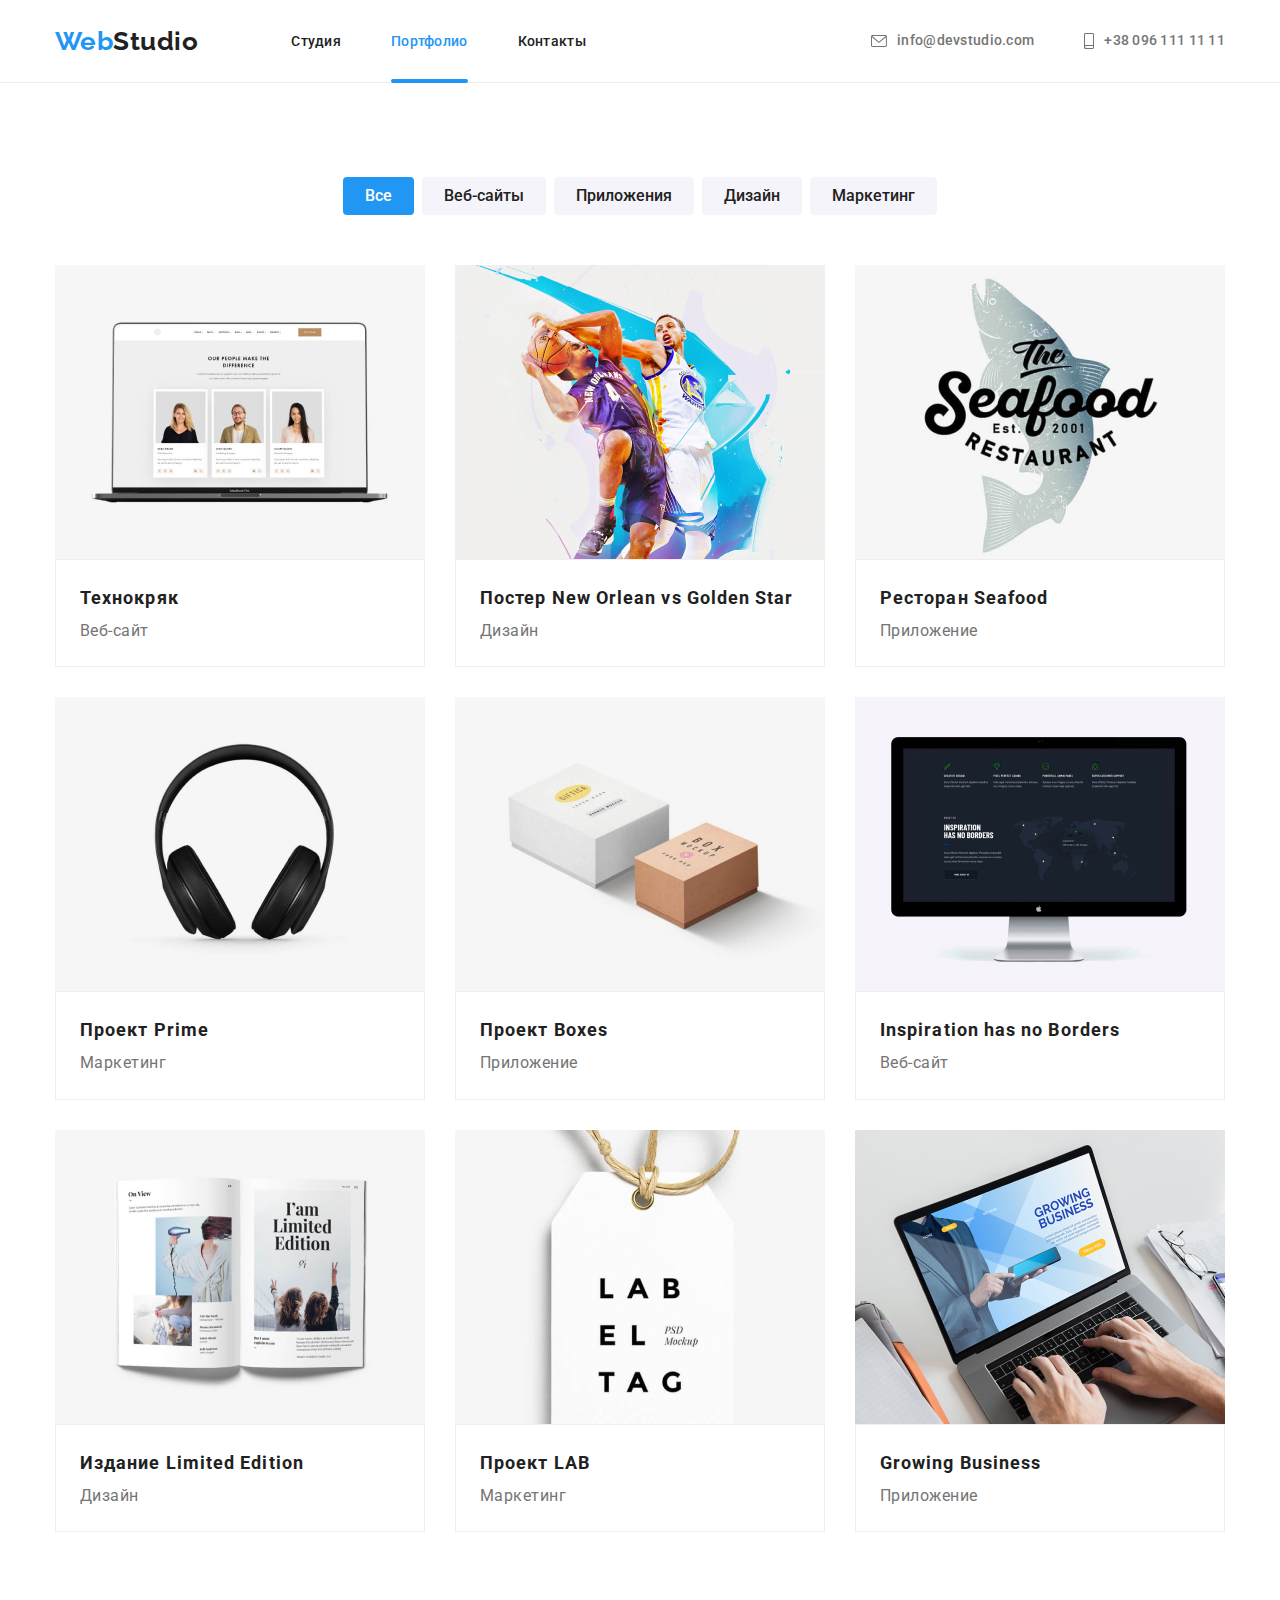
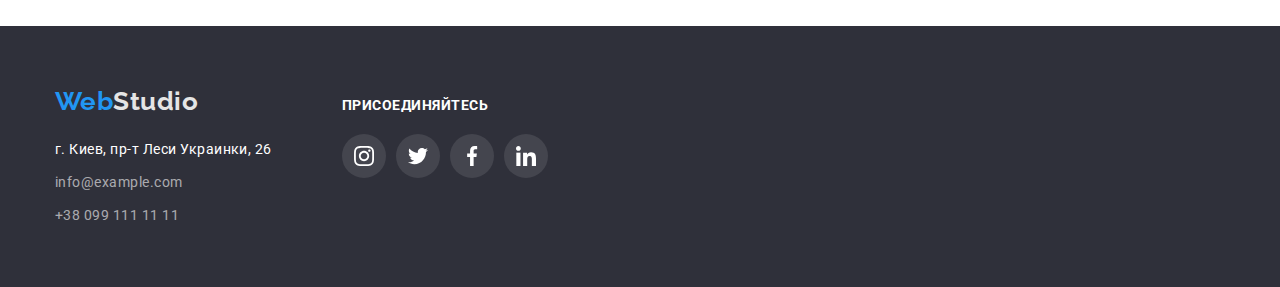
==== portfolio.html @ 40810bb8 "Форма регистрации" ====
<!DOCTYPE html>
<html lang="ru">

<head>
    <meta charset="UTF-8">
    <meta http-equiv="X-UA-Compatible" content="IE=edge">
    <meta name="viewport" content="width=device-width, initial-scale=1.0">
    <title>future technologies</title>
    <link rel="preconnect" href="https://fonts.gstatic.com">
    <link rel="stylesheet" href="https://cdnjs.cloudflare.com/ajax/libs/modern-normalize/1.0.0/modern-normalize.min.css"><link href="https://fonts.googleapis.com/css2?family=Raleway:wght@700&family=Roboto:wght@400;500;700;900&display=swap" rel="stylesheet">
    <link rel="stylesheet" href="./css/style.css">
</head>
<body>
    <!--Site header-->
    <header class="header">
        <div class="container navigation">
    
            <nav class="navigation">
                <a class="logo" href="">Web<span class="lg">Studio</span></a>
                <ul class="site-nav">
                    <li class="link"><a class="nav" href="./index.html">Студия</a></li>
                    <li class="link"><a class="nav list list-hero" href="">Портфолио</a></li>
                    <li class="link"><a class="nav" href="">Контакты</a></li>
                </ul>
    
            </nav>
            <ul class="auth-nav">
                <li class="item-li"><a class="mobile" href="mailto:info@devstudio.com">
                        <svg class="factors-icons" width="16" height="12">
                            <use href="./images/icons/sprite.svg#icon-envelope"></use>
                        </svg>
                        info@devstudio.com</a>
                </li>
                <li class="item-li"><a class="mobile" href="tel:+380961111111">
                        <svg class="factors-icons" width="10" height="16">
                            <use href="./images/icons/sprite.svg#icon-smartphone"></use>
                        </svg>
                        +38 096 111 11 11</a>
                </li>
            </ul>
    
        </div>
    </header>

    <!--portfolio-navigation-->
<main class="main-two">
    
        <section class="section-item-section">
            <div class="container cursset">
            <ul class="many-menu">
                <li class="listen"><button class="button butt" type="button">Все</button></li>
                <li class="listen"><button class="button" type="button">Веб-сайты</button></li>
                <li class="listen"><button class="button" type="button">Приложения</button></li>
                <li class="listen"><button class="button" type="button">Дизайн</button></li>
                <li class="listen"><button class="button" type="button">Маркетинг</button></li>
            </ul>
        

        <ul class="card-set">
            <li class="items tem-item">
                <a class="item-link-stylle" href="">
                    <div class="navi-items">
                    <img class="img-portfolio" src="./images/image-1.jpg" width="370" alt="">
                    <p class="modal-text">Технокряк это современная площадка распространения коронавируса. Компании используют эту платформу для цифрового
                    шпионажа и атак на защищённые сервера конкурентов.</p>
                    </div>
                    <div class="portfoll">
                    <h2 class="txt">Технокряк</h2>
                    <p class="abzats">Веб-сайт</p>
                    </div>
                    
                </a>
            </li>
            <li class="items tem-item">
                <a class="item-link-stylle" href="">
                    <div class="navi-items">
                        <img class="img-portfolio" src="./images/image-2.jpg" width="370" alt="">
                        <p class="modal-text">Технокряк это современная площадка распространения коронавируса. Компании используют эту
                            платформу для цифрового
                            шпионажа и атак на защищённые сервера конкурентов.</p>
                    </div>
                    <div class="portfoll">
                    <h2 class="txt">Постер New Orlean vs Golden Star</h2>
                    <p class="abzats">Дизайн</p>
                    </div>
                </a>
            </li>
            <li class="items tem-item">
                <a class="item-link-stylle" href="">
                    <div class="navi-items">
                        <img class="img-portfolio" src="./images/image-3.jpg" width="370" alt="">
                        <p class="modal-text">Технокряк это современная площадка распространения коронавируса. Компании используют эту
                            платформу для цифрового
                            шпионажа и атак на защищённые сервера конкурентов.</p>
                    </div>
                    <div class="portfoll">
                    <h2 class="txt">Ресторан Seafood</h2>
                    <p class="abzats">Приложение</p>
                    </div>
                </a>
            </li>
            <li class="items tem-item">
                <a class="item-link-stylle" href="">
                    <div class="navi-items">
                        <img class="img-portfolio" src="./images/image-4.jpg" width="370" alt="">
                        <p class="modal-text">Технокряк это современная площадка распространения коронавируса. Компании используют эту
                            платформу для цифрового
                            шпионажа и атак на защищённые сервера конкурентов.</p>
                    </div>
                    <div class="portfoll">
                    <h2 class="txt">Проект Prime</h2>
                    <p class="abzats">Маркетинг</p>
                    </div>
                </a>
            </li>
            <li class="items tem-item">
                <a class="item-link-stylle" href="">
                    <div class="navi-items">
                        <img class="img-portfolio" src="./images/image-5.jpg" width="370" alt="">
                        <p class="modal-text">Технокряк это современная площадка распространения коронавируса. Компании используют эту
                            платформу для цифрового
                            шпионажа и атак на защищённые сервера конкурентов.</p>
                    </div>
                    <div class="portfoll">
                    <h2 class="txt">Проект Boxes</h2>
                    <p class="abzats">Приложение</p>
                    </div>
                </a>
            </li>
            <li class="items tem-item">
                <a class="item-link-stylle" href="">
                    <div class="navi-items">
                        <img class="img-portfolio" src="./images/image-6.jpg" width="370" alt="">
                        <p class="modal-text">Технокряк это современная площадка распространения коронавируса. Компании используют эту
                            платформу для цифрового
                            шпионажа и атак на защищённые сервера конкурентов.</p>
                    </div>
                    <div class="portfoll">
                    <h2 class="txt">Inspiration has no Borders</h2>
                    <p class="abzats">Веб-сайт</p>
                    </div>
                </a>
            </li>
            <li class="items tem-item">
                <a class="item-link-stylle" href="">
                <div class="navi-items">
                    <img class="img-portfolio" src="./images/image-7.jpg" width="370" alt="">
                    <p class="modal-text">Технокряк это современная площадка распространения коронавируса. Компании используют эту
                        платформу для цифрового
                        шпионажа и атак на защищённые сервера конкурентов.</p>
                </div>
                    <div class="portfoll">
                    <h2 class="txt">Издание Limited Edition</h2>
                    <p class="abzats">Дизайн</p>
                    </div>
                </a>
            </li>
            <li class="items tem-item">
                <a class="item-link-stylle" href="">
                    <div class="navi-items">
                        <img class="img-portfolio" src="./images/image-8.jpg" width="370" alt="">
                        <p class="modal-text">Технокряк это современная площадка распространения коронавируса. Компании используют эту
                            платформу для цифрового
                            шпионажа и атак на защищённые сервера конкурентов.</p>
                    </div>
                    <div class="portfoll">
                    <h2 class="txt">Проект LAB</h2>
                    <p class="abzats">Маркетинг</p>
                    </div>
                </a>
            </li>
            <li class="items tem-item">
                <a class="item-link-stylle" href="">
                    <div class="navi-items">
                        <img class="img-portfolio" src="./images/image-9.jpg" width="370" alt="">
                        <p class="modal-text">Технокряк это современная площадка распространения коронавируса. Компании используют эту
                            платформу для цифрового
                            шпионажа и атак на защищённые сервера конкурентов.</p>
                    </div>
                    <div class="portfoll">
                    <h2 class="txt">Growing Business</h2>
                    <p class="abzats">Приложение</p>
                    </div>
                </a>
            </li>
        </ul>
        </div>
        </section>
    
</main>
    <footer class="foot">
        <div class="container">
            <div class="adress-page-time">
                <a class="logo logotype" href="">Web<span class="lp">Studio</span></a>
                <address>
                    <ul class="the-end">
                        <li class="link-item-link"><a class="adress" href="https://goo.gl/maps/jmw2MAwdon85PqzY6"
                                target="_blank" rel="noopener noreferrer"> г. Киев, пр-т Леси Украинки, 26</a></li>
                        <li class="link-item-link"><a class="end link-footer"
                                href="mailto:info@example.com">info@example.com</a></li>
                        <li class="link-item-link"><a class="end " href="tel:+380991111111">+38 099 111 11 11</a></li>
                    </ul>
                </address>
            </div>
            <div class="blocking">
                <h3 class="foter-end">Присоединяйтесь</h3>
                <ul class="social-icons">
                    <li class="social-icons-item">
                        <a href="" class="social-icons-link link-features">
                            <svg class="social-icons-svg">
                                <use href="./images/icons/sprite.svg#icon-instagram"></use>
                            </svg>
                        </a>
                    </li>
                    <li class="social-icons-item">
                        <a href="" class="social-icons-link link-features">
                            <svg class="social-icons-svg">
                                <use href="./images/icons/sprite.svg#icon-twitter"></use>
                            </svg>
                        </a>
                    </li>
                    <li class="social-icons-item">
                        <a href="" class="social-icons-link link-features">
                            <svg class="social-icons-svg">
                                <use href="./images/icons/sprite.svg#icon-facebook"></use>
                            </svg>
                        </a>
                    </li>
                    <li class="social-icons-item">
                        <a href="" class="social-icons-link link-features">
                            <svg class="social-icons-svg">
                                <use href="./images/icons/sprite.svg#icon-linkedin"></use>
                            </svg>
                        </a>
                    </li>
                </ul>
            </div>
        </div>
    </footer>
</body>

</html>
---- css/style.css ----
:root {
  --main-blu-tx: #2196f3;
  --blc-clr-txt: #212121;
  --title-cl: #757575;
  --alt-title-cl: #ffffff;
  --dark-bg: #2f303a;
  --serv-bg: #e5e5e5;
  --sctn-ftr: #f5f4fa;
  --color-pkp: #eeeeee;
  --clorc-picter: #ececec;
  --primary-color: #afb1b8;
}

body {
  margin: 0;
  font-family: "Roboto", sans-serif;
  letter-spacing: 0.03em;
  background-color: var(--alt-title-cl);
}

h1,
h2,
h3,
h4,
h5,
h6 {
  margin-top: 0;
  color: var(--blc-clr-txt);
}
p {
  margin-top: 0;
}
.container {
  width: 1200px;
  padding-left: 15px;
  padding-right: 15px;
  margin-left: auto;
  margin-right: auto;
}

ul {
  margin: 0;
  list-style: none;
}
a {
  text-decoration: none;
}
img {
  display: block;
  max-width: 100%;
  height: auto;
}
/*Шапка сайта*/
.header {
  border-bottom: 1px solid var(--clorc-picter);
  background-color: var(--alt-title-cl);
}
/*navigation*/
.navigation {
  align-items: center;
  display: flex;
}
.site-nav {
  padding-left: 0;
  display: flex;
}
.link {
  margin: 0;
}
.list-hero::after {
  content: "";
  width: 100%;
  height: 4px;
  background-color: var(--main-blu-tx);
  border-radius: 2px;
  display: block;
  position: absolute;
  top: 96%;
  transition: 250ms cubic-bezier(0.4, 0, 0.2, 1);
}

.site-nav .link {
  position: relative;
  display: block;
  padding-top: 32px;
  padding-bottom: 32px;
  margin-right: 50px;
}
.site-nav .link + .link + .link {
  margin-right: 0;
}

/*auth-nav*/
.auth-nav {
  padding: 0;
  margin-left: auto;
  display: flex;
}

.logo {
  padding-top: 24px;
  padding-bottom: 24px;
  margin-right: 93px;
  font-family: Raleway;
  font-weight: 700;
  font-size: 26px;
  line-height: 1.2;
  color: var(--main-blu-tx);
}
.logotype {
  padding: 0;
  margin-bottom: 20px;
}

.lg {
  color: var(--blc-clr-txt);
}

.nav {
  transition: 250ms cubic-bezier(0.4, 0, 0.2, 1);
  padding-top: 32px;
  padding-bottom: 32px;
  font-weight: 500;
  font-size: 14px;
  line-height: 1.1;
  letter-spacing: 0.02em;
  color: var(--blc-clr-txt);
}
.list {
  max-width: 270px;
  color: var(--main-blu-tx);
}
.socials {
  background-color: var(--sctn-ftr);
  border-radius: 4px;
  display: flex;
  margin-bottom: 30px;
  width: 270px;
  height: 120px;
  align-items: center;
  justify-content: center;
}
.features-icon:nth-child(1) {
  width: 70px;
  height: 70px;
}
.features-icon:nth-child(2) {
  width: 70px;
  height: 70px;
}
.features-icon:nth-child(3) {
  width: 70px;
  height: 54px;
}
.features-icon:nth-child(4) {
  width: 70px;
  height: 70px;
}

.nav:hover,
.nav:active,
.nav:focus {
  color: var(--main-blu-tx);
}

.item-li {
  display: block;
  margin-right: 50px;
}
.mobile {
  transition: 250ms cubic-bezier(0.4, 0, 0.2, 1);
  display: flex;
  padding-top: 32px;
  padding-bottom: 32px;
  font-weight: 500;
  font-size: 14px;
  line-height: 1.1;
  align-items: center;
  letter-spacing: 0.02em;
  color: var(--title-cl);
}
.factors-icons {
  margin-right: 10px;
  fill: currentColor;
}
.item-li:last-child {
  margin-right: 0;
}
.mobile:hover,
.mobile:active,
.mobile:focus {
  color: var(--main-blu-tx);
}

.heading {
  background-image: linear-gradient(
      rgba(47, 48, 58, 0.4),
      rgba(47, 48, 58, 0.4)
    ),
    url("../images/imghero.jpg");
  background-repeat: no-repeat;
  background-size: cover;
  margin-left: auto;
  margin-right: auto;
  max-width: 1600px;
  padding-top: 200px;
  padding-bottom: 200px;
  text-align: center;
  background-color: var(--dark-bg);
}

/*Заказать услуги*/
.title {
  text-align: center;
  max-width: 696px;
  margin: 0 auto;
  font-weight: 900;
  font-size: 44px;
  line-height: 1.4;
  letter-spacing: 0.06em;
  text-transform: uppercase;
  color: var(--alt-title-cl);
}

.buttons {
  margin-top: 30px;
  border: none;
  border-radius: 4px;
  padding: 10px 32px;
  background-color: var(--main-blu-tx);
  color: var(--alt-title-cl);
  font-weight: 700;
  font-size: 16px;
  line-height: 1.9;
  letter-spacing: 0.06em;
  cursor: pointer;
  font-family: inherit;
}
.page {
  background-color: var(--alt-title-cl);
}
.content {
  padding-top: 94px;
  padding-bottom: 94px;
}
.item-section {
  justify-content: space-between;
  display: flex;
  padding-left: 0;
}

.list + .list + .list + .list {
  margin-right: 0;
}
.subject {
  margin-bottom: 0;
  font-weight: 700;
  font-size: 14px;
  line-height: 1.1;
  text-transform: uppercase;
  color: var(--blc-clr-txt);
}
.text {
  margin-bottom: 0;
  margin-top: 10px;
  font-style: normal;
  font-weight: normal;
  font-size: 14px;
  line-height: 1.7;
  color: var(--title-cl);
}
.page-two {
  text-align: center;
  padding-bottom: 94px;
  padding-top: 94px;
  background-color: var(--sctn-ftr);
}
.section-page-tour {
  background-color: var(--alt-title-cl);
}
.backdrop {
  position: fixed;
  top: 0;
  left: 0;
  height: 100%;
  width: 100%;
  background-color: rgba(0, 0, 0, 0.2);
}
.is-hidden {
  opacity: 0;
  visibility: hidden;
  pointer-events: none;
}
.modal {
  box-shadow: 0px 1px 3px rgba(0, 0, 0, 0.12), 0px 1px 1px rgba(0, 0, 0, 0.14),
    0px 2px 1px rgba(0, 0, 0, 0.2);
  border-radius: 4px;
  position: absolute;
  top: 50%;
  left: 50%;
  transform: translate(-50%, -50%);
  background-color: var(--alt-title-cl);
  width: 530px;
  height: 580px;
}
.modal-close-btn {
  display: flex;
  justify-content: center;
  align-items: center;
  height: 30px;
  width: 30px;
  padding: 0;
  position: absolute;
  top: 8px;
  right: 8px;
  border-radius: 50%;
  border: 1px solid rgba(0, 0, 0, 0.1);
  background-color: var(--alt-title-cl);
}
.modal-close-btn:hover {
  color: var(--main-blu-tx);
  border-color: var(--main-blu-tx);
}
.social-icons-vector {
  fill: currentColor;
  display: block;
  height: 11px;
  width: 11px;
}
.text-modal {
  margin: 0;
  margin-bottom: 12px;
  font-size: 20px;
  line-height: 1.15;
  text-align: center;
  letter-spacing: 0.03em;
  color: var(--blc-clr-txt);
}
.modal-form-group:not(:last-child) {
  margin-bottom: 10px;
}
.modal-group-input::placeholder {
  padding: 12px 16px;
  font-size: 12px;
  line-height: 1.16;
  letter-spacing: 0.01em;
  color: rgba(117, 117, 117, 0.5);
}
.modal-label-form {
  font-size: 12px;
  line-height: 1.16;
  letter-spacing: 0.01em;
  color: var(--title-cl);
}
.modal-group-input {
  width: 448px;
  border: 1px solid rgba(33, 33, 33, 0.2);
  box-sizing: border-box;
  border-radius: 4px;
}
.modal-group-input:hover,
.modal-group-input:focus {
  border: 1px solid var(--main-blu-tx);
}
.area-modal {
  height: 120px;
  resize: none;
}
.modal-group-action {
  padding: 40px;
}

.modal-buttons {
  width: 200px;
  margin: 0 auto;
  display: flex;
  justify-content: center;
  margin-top: 30px;
  border: none;
  border-radius: 4px;
  padding: 10px 32px;
  background-color: var(--main-blu-tx);
  color: var(--alt-title-cl);
  font-weight: 700;
  font-size: 16px;
  line-height: 1.9;
  letter-spacing: 0.06em;
  cursor: pointer;
  font-family: inherit;
}

.modal-buttons:hover {
  background-color: #188ce8;
  box-shadow: 0px 4px 4px rgba(0, 0, 0, 0.15);
}
.preview-modal {
  font-size: 14px;
  line-height: 1.71;
  letter-spacing: 0.03em;
  color: var(--title-cl);
}
.next-modal {
  text-align: center;
}
.link-modal {
  text-decoration: underline;
  color: var(--main-blu-tx);
}
/*Должности компании*/
.section {
  text-align: center;
  padding-bottom: 94px;
}
.caption {
  margin-bottom: 0;
  font-size: 36px;
  line-height: 1.2;
  color: var(--blc-clr-txt);
}
.captions {
  margin: 0;
  margin-bottom: 50px;
  font-size: 36px;
  line-height: 1.2;
}
.benefits {
  flex-wrap: wrap;
  display: flex;
  padding-left: 0;
}
.features-time {
  flex-basis: calc((100% - var(--card-set-gap) * 6) / 6);
}
.features-time:not(:last-child) {
  margin-right: 30px;
}

.clients-link:hover,
.clients-link:focus {
  border-color: var(--main-blu-tx);
}
.clients-link:hover .featers-svg,
.clients-link:focus .featers-svg {
  fill: var(--main-blu-tx);
}

.clients-link {
  transition: 250ms cubic-bezier(0.4, 0, 0.2, 1);
  display: flex;
  justify-content: center;
  align-items: center;
  width: 170px;
  height: 92px;
  border: 1px solid var(--primary-color);
  border-radius: 4px;
}

.featers-svg {
  height: inherit;
  fill: var(--primary-color);
  transition: 250ms cubic-bezier(0.4, 0, 0.2, 1);
}
.featers-svg:hover,
.featers-svg:focus {
  fill: var(--main-blu-tx);
}

.section-title {
  margin-bottom: 50px;
}
.card-set {
  padding: 0;
  display: flex;
  flex-wrap: wrap;
  margin-left: -30px;
  margin-top: -30px;
}

.teams-listen {
  padding: 0;
}
.items-time {
  margin-left: 30px;
  margin-top: 30px;
}
.items-time-ul {
  position: relative;
}
.managger {
  height: 70px;
  display: flex;
  justify-content: center;
  align-items: center;
  position: absolute;
  width: 100%;
  bottom: 0;
  left: 0;
  margin: 0;
  background-color: rgba(47, 48, 58, 0.8);
}
.text-parag {
  position: absolute;
  color: var(--alt-title-cl);
  font-weight: bold;
  font-size: 14px;
  line-height: 1.14;
  letter-spacing: 0.03em;
  text-transform: uppercase;
  margin: 0;
}
.items {
  margin-left: 30px;
  margin-top: 30px;
}
.item-link-stylle:hover .portfoll,
.item-link-stylle:focus .portfoll {
  box-shadow: 0px 1px 1px rgba(0, 0, 0, 0.12), 0px 4px 4px rgba(0, 0, 0, 0.06),
    1px 4px 6px rgba(0, 0, 0, 0.16);
}
.item-link-stylle {
  transition: box-shadow 250ms cubic-bezier(0.4, 0, 0.2, 1);
}
.item-link-stylle:hover .modal-text,
.item-link-stylle:focus .modal-text {
  opacity: 1;
  transform: translateY(0%);
}
.tem-item {
  flex-basis: calc((100% - 3 * 30px) / 3);
}
.img-portfolio {
  margin-right: 0;
}
.gallery-item {
  flex-basis: calc((100% - 4 * 30px) / 4);
  box-shadow: 0px 1px 3px rgba(0, 0, 0, 0.12), 0px 1px 1px rgba(0, 0, 0, 0.14),
    0px 2px 1px rgba(0, 0, 0, 0.2);
  border-radius: 0px 0px 4px 4px;
}
.listing {
  padding: 0;
}
.navi-items {
  overflow: hidden;
  display: block;
  position: relative;
}
.img-portfolio {
  overflow: hidden;
}
.modal-text {
  opacity: 0;
  position: absolute;
  margin: 0;
  bottom: 0;
  height: 100%;
  width: 100%;
  font-size: 18px;
  line-height: 1.55;
  letter-spacing: 0.03em;
  padding: 63px 24px;
  background-color: rgba(33, 150, 243, 0.9);
  color: rgba(255, 255, 255, 1);
  transition: transform 250ms cubic-bezier(0.4, 0, 0.2, 1),
    opacity 250ms cubic-bezier(0.4, 0, 0.2, 1);
  transform: translateY(100%);
}

.modal-text:hover {
  overflow: hidden;
  opacity: 1;
  /*transform: translateY(0);*/
}

/**/

/*Home page*/
.subj {
  font-weight: 500;
  font-size: 16px;
  line-height: 1.2;
  color: var(--blc-clr-txt);
}
.divace {
  background-color: var(--alt-title-cl);
  padding: 30px;
}
/*Teaching team*/
.item {
  margin-bottom: 16px;
  font-size: 16px;
  line-height: 1.2;
  color: var(--title-cl);
}

.social-icons-item:not(:last-child) {
  margin-right: 10px;
}

.social-icons {
  display: inline-flex;
  padding: 0;
}
.social-icons-svg {
  width: 20px;
  height: 20px;
  fill: currentColor;
}

.social-icons-link {
  transition: 250ms cubic-bezier(0.4, 0, 0.2, 1);
  color: var(--primary-color);
  display: flex;
  justify-content: center;
  align-items: center;
  width: 44px;
  height: 44px;
  border-radius: 50%;
}
.social-icons-link:hover,
.social-icons-link:focus {
  background-color: var(--main-blu-tx);
  color: var(--alt-title-cl);
}
.many-menu {
  padding-left: 0;
  margin-bottom: 50px;
  display: flex;
  justify-content: center;
}
.many-menu .listen {
  margin-right: 8px;
}
.many-menu .listen:last-child {
  margin-right: 0px;
}
.button:hover,
.button:focus {
  color: var(--alt-title-cl);
  background-color: var(--main-blu-tx);
}
/*Подвал главной странице*/

.foot {
  padding-bottom: 60px;
  padding-top: 60px;
  background-color: var(--dark-bg);
}
.lp {
  color: var(--serv-bg);
}
.adress {
  display: inline-block;
  font-style: normal;
  font-weight: normal;
  font-size: 14px;
  line-height: 24px;
  color: var(--alt-title-cl);
  transition: 250ms cubic-bezier(0.4, 0, 0.2, 1);
}
.adress:hover,
.adress:focus {
  color: var(--main-blu-tx);
}
.end {
  font-style: normal;
  font-weight: normal;
  font-size: 14px;
  line-height: 24px;
  color: rgba(255, 255, 255, 0.6);
  transition: 250ms cubic-bezier(0.4, 0, 0.2, 1);
}
.link-footer {
  display: inline-block;
}
.link-footer:hover,
.link-footer:focus {
  color: var(--main-blu-tx);
}
.the-end {
  padding: 0;
}

.link-item-link:not(:last-child) {
  margin-bottom: 9px;
}

.adress:hover,
.adress:active {
  color: var(--main-blu-tx);
}
.end:hover,
.end:focus {
  color: var(--main-blu-tx);
}
/*Страница портфолио*/
.main-two {
  background-color: var(--alt-title-cl);
}
.section-item-section {
  padding-top: 94px;
  padding-bottom: 94px;
}
/*Кнопки*/
.button {
  border-radius: 4px;
  border: none;
  padding: 6px 22px;
  font-style: normal;
  font-weight: 500;
  font-size: 16px;
  line-height: 1.6;
  color: var(--blc-clr-txt);
  background-color: var(--sctn-ftr);
  transition: 250ms cubic-bezier(0.4, 0, 0.2, 1);
  cursor: pointer;
  font-family: inherit;
}
.button:hover,
.button:focus {
  box-shadow: 0px 3px 1px rgba(0, 0, 0, 0.1), 0px 1px 2px rgba(0, 0, 0, 0.08),
    0px 2px 2px rgba(0, 0, 0, 0.12);
}
.butt {
  background-color: var(--main-blu-tx);
  color: var(--alt-title-cl);
}
/*Портфолио картинок*/
.txt {
  margin: 0;
  font-size: 18px;
  line-height: 2;
  letter-spacing: 0.06em;
  color: var(--blc-clr-txt);
}
.adress-page-time {
  display: inline-block;
  max-width: 231px;
  margin-right: 70px;
}
.blocking {
  display: inline-block;
}
.abzats {
  margin: 0;
  font-size: 16px;
  line-height: 1.9;
  color: var(--title-cl);
}
.portfoll {
  padding: 20px 24px;
  background: var(--alt-title-cl);
  border: 1px solid var(--color-pkp);
}

.foter-end {
  margin-bottom: 20px;
  font-weight: 700;
  text-transform: uppercase;
  font-size: 14px;
  line-height: 1.1;
  color: var(--alt-title-cl);
}
.foot .logo {
  margin-right: 0;
  display: inline-block;
}
.foot .container {
  display: flex;
  align-items: baseline;
}
.link-features {
  color: var(--alt-title-cl);
  border-radius: 50%;
  background: rgba(255, 255, 255, 0.1);
}
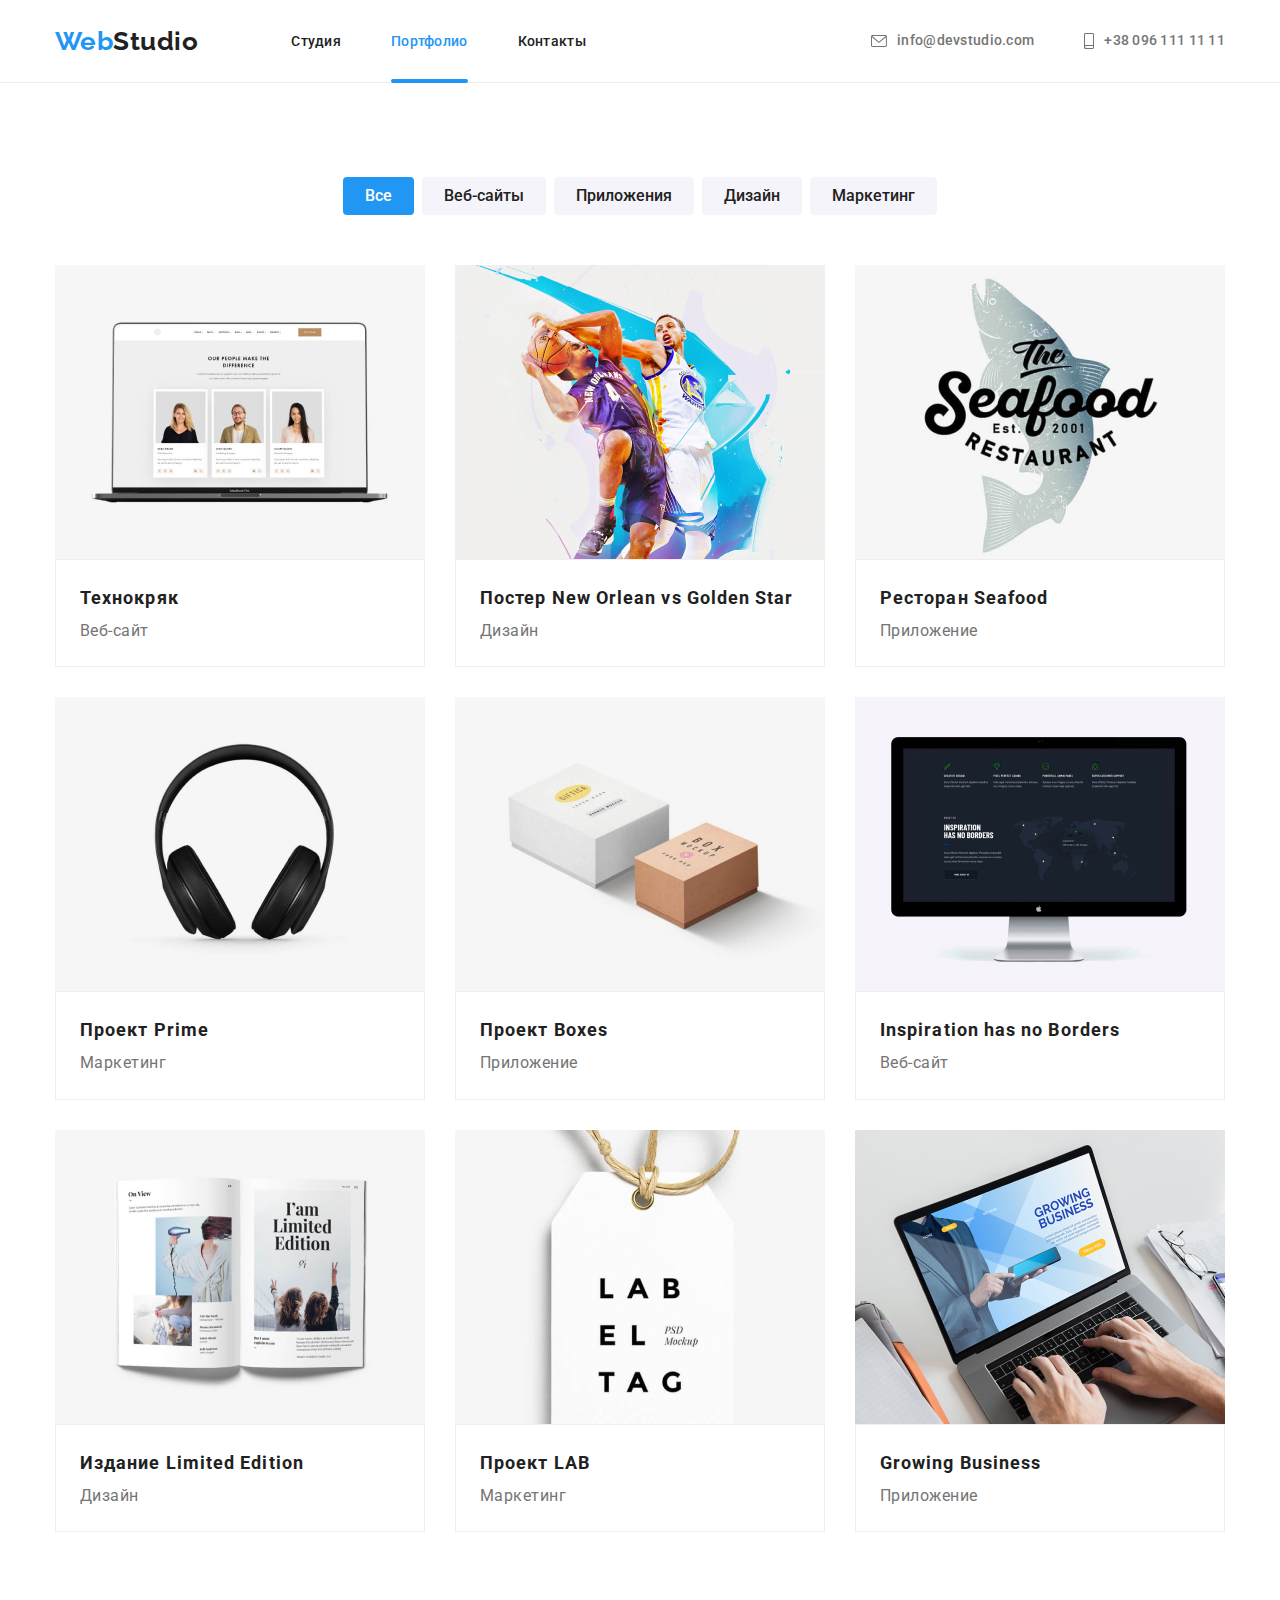
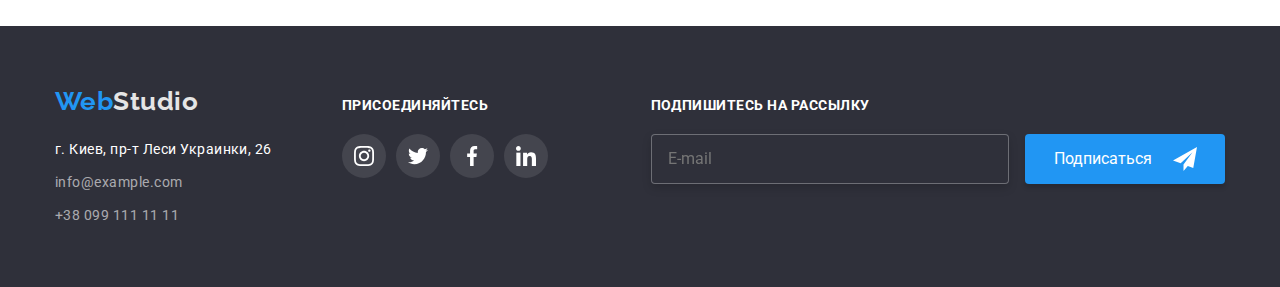
==== commit e40369e4: "Форма футера" ====
--- a/portfolio.html
+++ b/portfolio.html
@@ -203,7 +203,7 @@
                 </address>
             </div>
             <div class="blocking">
-                <h3 class="foter-end">Присоединяйтесь</h3>
+                <p class="foter-end">Присоединяйтесь</p>
                 <ul class="social-icons">
                     <li class="social-icons-item">
                         <a href="" class="social-icons-link link-features">
@@ -234,6 +234,17 @@
                         </a>
                     </li>
                 </ul>
+            </div>
+            <div class="footer-form">
+                <p class="foter-end">Подпишитесь на рассылку</p>
+                <label for="">
+                    <input class="footer-input" type="email" placeholder="E-mail">
+                </label>
+            
+                <button type="submit" class="butt-from-field">Подписаться</button>
+                <svg class="icon-send">
+                    <use href="./images/icons/sprite.svg#icon-icon-send"></use>
+                </svg>
             </div>
         </div>
     </footer>
--- a/css/style.css
+++ b/css/style.css
@@ -9,6 +9,7 @@
   --color-pkp: #eeeeee;
   --clorc-picter: #ececec;
   --primary-color: #afb1b8;
+  --blue-prim-col: #188ce8;
 }
 
 body {
@@ -236,6 +237,11 @@
   cursor: pointer;
   font-family: inherit;
 }
+.buttons:hover,
+.buttons:focus {
+  transition: 250ms cubic-bezier(0.4, 0, 0.2, 1);
+  background-color: var(--blue-prim-col);
+}
 .page {
   background-color: var(--alt-title-cl);
 }
@@ -316,6 +322,7 @@
   border-radius: 50%;
   border: 1px solid rgba(0, 0, 0, 0.1);
   background-color: var(--alt-title-cl);
+  transition: 250ms cubic-bezier(0.4, 0, 0.2, 1);
 }
 .modal-close-btn:hover {
   color: var(--main-blu-tx);
@@ -336,8 +343,39 @@
   letter-spacing: 0.03em;
   color: var(--blc-clr-txt);
 }
-.modal-form-group:not(:last-child) {
+.modal-form-group {
+  position: relative;
   margin-bottom: 10px;
+}
+.modal-icon {
+  position: absolute;
+  left: 15px;
+  top: 50%;
+  display: inline-block;
+  transform: translateY(-100%);
+  transition: 250ms cubic-bezier(0.4, 0, 0.2, 1);
+}
+.modal-icon-one {
+  width: 12px;
+  height: 12px;
+}
+.modal-icon-two {
+  width: 13px;
+  height: 13px;
+}
+.modal-icon-three {
+  width: 15px;
+  height: 12px;
+}
+.modal-group-input:hover ~ .modal-label-form,
+.modal-group-input:focus ~ .modal-label-form,
+.modal-group-input:not(:placeholder-shown) + .modal-label-form {
+  transform: translateY(-24px);
+  left: 0;
+}
+.next-form {
+  margin: 0;
+  margin-bottom: 20px;
 }
 .modal-group-input::placeholder {
   padding: 12px 16px;
@@ -346,6 +384,13 @@
   letter-spacing: 0.01em;
   color: rgba(117, 117, 117, 0.5);
 }
+.modal-group-input:hover ~ .modal-icon,
+.modal-group-input:focus ~ .modal-icon {
+  fill: var(--main-blu-tx);
+}
+.modal-icon:checked {
+  margin-left: 20px;
+}
 .modal-label-form {
   font-size: 12px;
   line-height: 1.16;
@@ -353,16 +398,21 @@
   color: var(--title-cl);
 }
 .modal-group-input {
+  height: 40px;
   width: 448px;
   border: 1px solid rgba(33, 33, 33, 0.2);
+  transition: 250ms cubic-bezier(0.4, 0, 0.2, 1);
+  margin-bottom: 10px;
   box-sizing: border-box;
   border-radius: 4px;
+  padding-left: 42px;
 }
 .modal-group-input:hover,
 .modal-group-input:focus {
   border: 1px solid var(--main-blu-tx);
 }
 .area-modal {
+  padding: 12px 16px;
   height: 120px;
   resize: none;
 }
@@ -381,6 +431,7 @@
   padding: 10px 32px;
   background-color: var(--main-blu-tx);
   color: var(--alt-title-cl);
+  transition: 250ms cubic-bezier(0.4, 0, 0.2, 1);
   font-weight: 700;
   font-size: 16px;
   line-height: 1.9;
@@ -388,9 +439,9 @@
   cursor: pointer;
   font-family: inherit;
 }
-
 .modal-buttons:hover {
-  background-color: #188ce8;
+  transition: 250ms cubic-bezier(0.4, 0, 0.2, 1);
+  background-color: var(--blue-prim-col);
   box-shadow: 0px 4px 4px rgba(0, 0, 0, 0.15);
 }
 .preview-modal {
@@ -400,12 +451,19 @@
   color: var(--title-cl);
 }
 .next-modal {
-  text-align: center;
+  display: flex;
+  justify-content: center;
+  align-items: center;
+}
+.next-modal .checkbox {
+  border-radius: 4px;
+  margin-right: 8px;
 }
 .link-modal {
   text-decoration: underline;
   color: var(--main-blu-tx);
 }
+
 /*Должности компании*/
 .section {
   text-align: center;
@@ -693,6 +751,49 @@
 .end:focus {
   color: var(--main-blu-tx);
 }
+.footer-form {
+  display: inline-block;
+  margin-left: auto;
+  position: relative;
+}
+.footer-input {
+  width: 358px;
+  height: 50px;
+  margin-right: 12px;
+  padding-left: 16px;
+  color: var(--alt-title-cl);
+  background-color: var(--dark-bg);
+  border: 1px solid rgba(255, 255, 255, 0.3);
+  filter: drop-shadow(0px 4px 4px rgba(0, 0, 0, 0.15));
+  border-radius: 4px;
+}
+.butt-from-field {
+  width: 200px;
+  height: 50px;
+  border: none;
+  cursor: pointer;
+  color: rgba(255, 255, 255, 1);
+  background-color: var(--main-blu-tx);
+  box-shadow: 0px 4px 4px rgba(0, 0, 0, 0.15);
+  border-radius: 4px;
+  text-align: inherit;
+  padding-left: 29px;
+}
+.butt-from-field:hover,
+.butt-from-field:focus {
+  background-color: var(--blue-prim-col);
+  box-shadow: 0px 4px 4px rgba(0, 0, 0, 0.15);
+}
+.icon-send {
+  width: 24px;
+  height: 24px;
+  top: 50%;
+  right: 28px;
+  cursor: pointer;
+  display: block;
+  transform: translateY(25%);
+  position: absolute;
+}
 /*Страница портфолио*/
 .main-two {
   background-color: var(--alt-title-cl);
